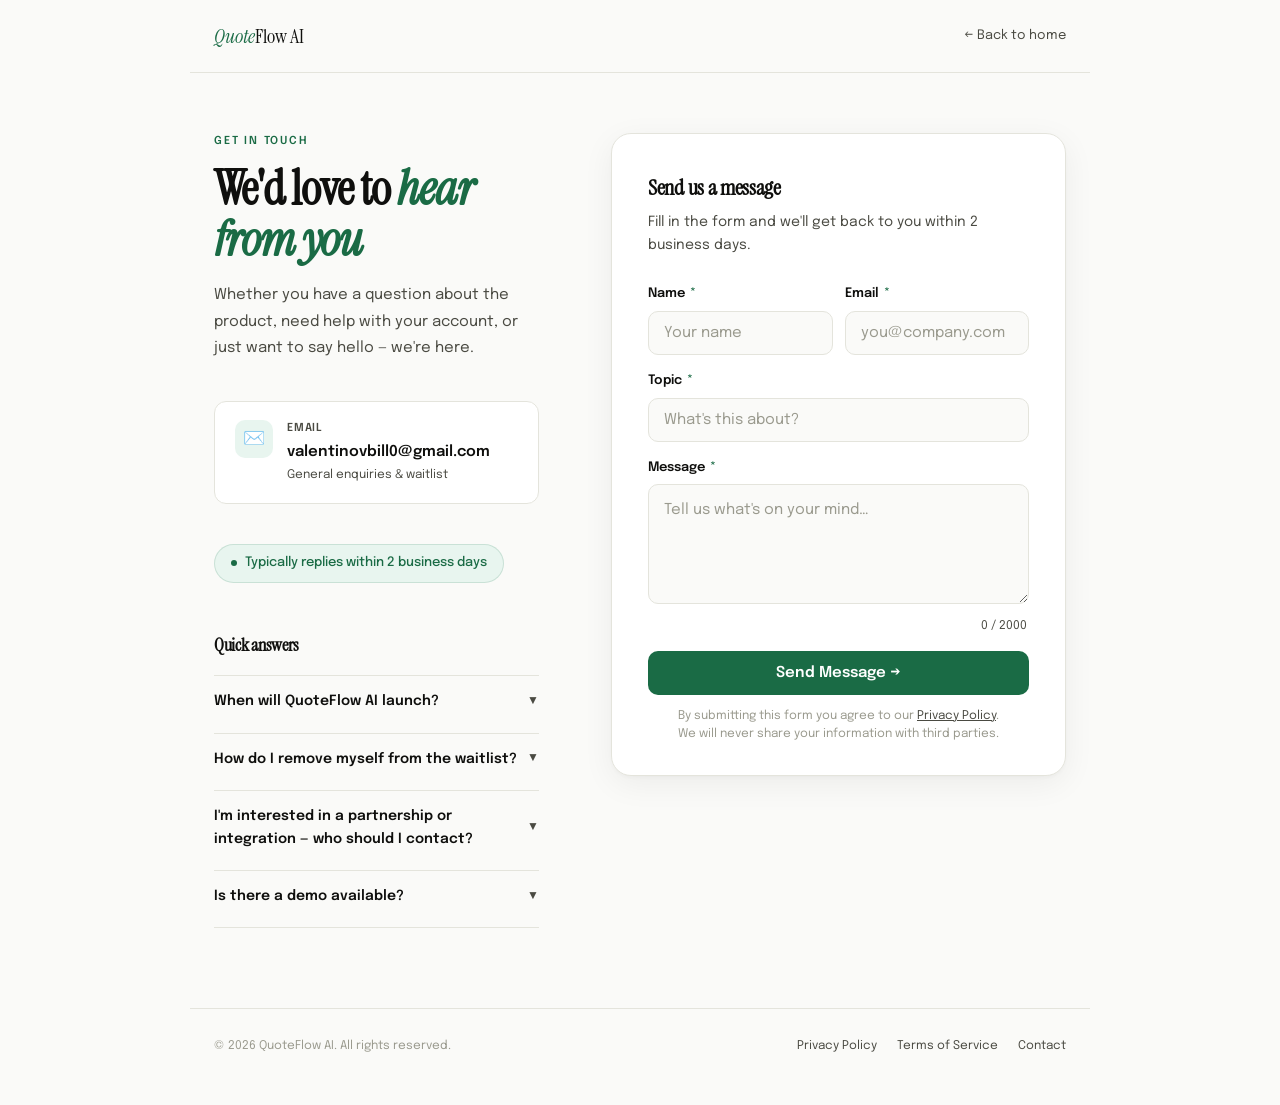
==== contact.html @ b911acd9 "first commit" ====
<!doctype html>
<html lang="en">
  <head>
    <meta charset="UTF-8" />
    <meta name="viewport" content="width=device-width, initial-scale=1.0" />
    <title>Contact — QuoteFlow AI</title>
    <meta
      name="description"
      content="Get in touch with the QuoteFlow AI team. We typically respond within 2 business days."
    />
    <link rel="preconnect" href="https://fonts.googleapis.com" />
    <link
      href="https://fonts.googleapis.com/css2?family=Instrument+Serif:ital@0;1&family=Epilogue:wght@400;500;600;700&display=swap"
      rel="stylesheet"
    />
    <link rel="icon" type="image/png" href="assets/logo.png" />

    <style>
      :root {
        --bg: #fafaf8;
        --ink: #0f0f0d;
        --ink2: #4a4a42;
        --accent: #1a6b45;
        --accent-light: #e8f5ef;
        --accent-hover: #155438;
        --border: #e4e4dc;
        --surface: #ffffff;
        --warn: #c0392b;
        --warn-bg: #fdf2f2;
      }

      *,
      *::before,
      *::after {
        box-sizing: border-box;
        margin: 0;
        padding: 0;
      }
      html {
        font-size: 16px;
      }
      body {
        background: var(--bg);
        color: var(--ink);
        font-family: "Epilogue", sans-serif;
        line-height: 1.6;
        -webkit-font-smoothing: antialiased;
      }

      nav {
        padding: 20px 24px;
        display: flex;
        align-items: center;
        justify-content: space-between;
        max-width: 900px;
        margin: 0 auto;
        border-bottom: 1px solid var(--border);
      }
      .logo {
        font-family: "Instrument Serif", serif;
        font-size: 20px;
        color: var(--ink);
        text-decoration: none;
      }
      .logo em {
        font-style: italic;
        color: var(--accent);
      }
      .nav-back {
        font-size: 13px;
        color: var(--ink2);
        text-decoration: none;
        display: flex;
        align-items: center;
        gap: 6px;
        transition: color 0.2s;
      }
      .nav-back:hover {
        color: var(--accent);
      }

      /* LAYOUT */
      .page-wrap {
        max-width: 900px;
        margin: 0 auto;
        padding: 60px 24px 80px;
        display: grid;
        grid-template-columns: 1fr 1.4fr;
        gap: 72px;
        align-items: start;
      }

      @media (max-width: 680px) {
        .page-wrap {
          grid-template-columns: 1fr;
          gap: 48px;
        }
      }

      /* LEFT SIDE */
      .contact-info {
        animation: fadeUp 0.5s ease both;
      }

      .page-label {
        font-size: 11px;
        font-weight: 600;
        letter-spacing: 1.8px;
        text-transform: uppercase;
        color: var(--accent);
        margin-bottom: 12px;
        display: block;
      }

      h1 {
        font-family: "Instrument Serif", serif;
        font-size: clamp(32px, 5vw, 48px);
        line-height: 1.08;
        letter-spacing: -1px;
        margin-bottom: 16px;
      }

      h1 em {
        font-style: italic;
        color: var(--accent);
      }

      .intro {
        font-size: 15px;
        color: var(--ink2);
        line-height: 1.75;
        margin-bottom: 40px;
        max-width: 340px;
      }

      /* Contact channels */
      .channels {
        display: flex;
        flex-direction: column;
        gap: 16px;
        margin-bottom: 40px;
      }

      .channel {
        display: flex;
        align-items: flex-start;
        gap: 14px;
        padding: 18px 20px;
        background: var(--surface);
        border: 1px solid var(--border);
        border-radius: 12px;
        text-decoration: none;
        color: var(--ink);
        transition:
          border-color 0.2s,
          transform 0.2s;
      }
      .channel:hover {
        border-color: var(--accent);
        transform: translateY(-2px);
      }
      .channel-icon {
        width: 38px;
        height: 38px;
        border-radius: 10px;
        display: flex;
        align-items: center;
        justify-content: center;
        font-size: 18px;
        flex-shrink: 0;
      }
      .channel-body {
        flex: 1;
      }
      .channel-label {
        font-size: 11px;
        font-weight: 600;
        letter-spacing: 0.8px;
        text-transform: uppercase;
        color: var(--ink2);
        margin-bottom: 2px;
      }
      .channel-value {
        font-size: 15px;
        font-weight: 600;
        color: var(--ink);
        margin-bottom: 2px;
      }
      .channel-note {
        font-size: 12px;
        color: var(--ink2);
      }

      /* Response time */
      .response-badge {
        display: inline-flex;
        align-items: center;
        gap: 8px;
        background: var(--accent-light);
        border: 1px solid rgba(26, 107, 69, 0.15);
        border-radius: 100px;
        padding: 8px 16px;
        font-size: 13px;
        color: var(--accent);
        font-weight: 500;
      }
      .response-dot {
        width: 6px;
        height: 6px;
        border-radius: 50%;
        background: var(--accent);
        animation: pulse 2s ease infinite;
      }
      @keyframes pulse {
        0%,
        100% {
          opacity: 1;
          transform: scale(1);
        }
        50% {
          opacity: 0.4;
          transform: scale(1.4);
        }
      }

      /* RIGHT SIDE — FORM */
      .contact-form-wrap {
        background: var(--surface);
        border: 1px solid var(--border);
        border-radius: 20px;
        padding: 36px 36px 32px;
        animation: fadeUp 0.5s 0.1s ease both;
        box-shadow:
          0 2px 4px rgba(0, 0, 0, 0.03),
          0 8px 32px rgba(0, 0, 0, 0.06);
      }

      @media (max-width: 480px) {
        .contact-form-wrap {
          padding: 24px 20px;
        }
      }

      .form-title {
        font-family: "Instrument Serif", serif;
        font-size: 22px;
        letter-spacing: -0.3px;
        margin-bottom: 6px;
      }
      .form-subtitle {
        font-size: 14px;
        color: var(--ink2);
        margin-bottom: 28px;
      }

      /* Form error banner */
      .form-error-box {
        display: none;
        background: var(--warn-bg);
        border: 1px solid rgba(192, 57, 43, 0.25);
        border-radius: 10px;
        padding: 12px 16px;
        font-size: 13.5px;
        color: var(--warn);
        margin-bottom: 16px;
        line-height: 1.5;
      }

      .field {
        margin-bottom: 16px;
      }
      .field label {
        display: block;
        font-size: 13px;
        font-weight: 600;
        color: var(--ink);
        margin-bottom: 6px;
      }
      .field label .req {
        color: var(--accent);
        margin-left: 2px;
      }

      input[type="text"],
      input[type="email"],
      select,
      textarea {
        width: 100%;
        padding: 13px 15px;
        font-size: 15px;
        font-family: "Epilogue", sans-serif;
        background: var(--bg);
        border: 1.5px solid var(--border);
        border-radius: 10px;
        color: var(--ink);
        outline: none;
        transition:
          border-color 0.2s,
          box-shadow 0.2s,
          background 0.2s;
        -webkit-appearance: none;
        appearance: none;
      }
      textarea {
        resize: vertical;
        min-height: 120px;
        line-height: 1.6;
      }
      input::placeholder,
      textarea::placeholder {
        color: #9a9a8e;
      }
      select {
        color: #9a9a8e;
      }
      select.filled {
        color: var(--ink);
      }

      input:focus,
      select:focus,
      textarea:focus {
        border-color: var(--accent);
        box-shadow: 0 0 0 3px rgba(26, 107, 69, 0.1);
        background: var(--surface);
      }
      input.error,
      textarea.error {
        border-color: var(--warn) !important;
        box-shadow: 0 0 0 3px rgba(192, 57, 43, 0.08) !important;
        background: var(--warn-bg);
      }
      .field-hint {
        font-size: 12px;
        margin-top: 5px;
        padding: 0 2px;
        line-height: 1.4;
      }
      .field-hint.error-hint {
        color: var(--warn);
      }
      .field-hint.char-count {
        color: var(--ink2);
        text-align: right;
      }

      .field-row {
        display: grid;
        grid-template-columns: 1fr 1fr;
        gap: 12px;
      }
      @media (max-width: 480px) {
        .field-row {
          grid-template-columns: 1fr;
        }
      }

      .btn {
        width: 100%;
        padding: 14px;
        background: var(--accent);
        color: #fff;
        border: none;
        border-radius: 10px;
        font-size: 15px;
        font-family: "Epilogue", sans-serif;
        font-weight: 600;
        cursor: pointer;
        transition:
          background 0.2s,
          transform 0.15s,
          opacity 0.2s;
        display: flex;
        align-items: center;
        justify-content: center;
        gap: 8px;
        margin-top: 4px;
      }
      .btn:hover:not(:disabled) {
        background: var(--accent-hover);
        transform: translateY(-1px);
      }
      .btn:active:not(:disabled) {
        transform: translateY(0);
      }
      .btn:disabled {
        opacity: 0.65;
        cursor: not-allowed;
      }

      .spinner {
        width: 15px;
        height: 15px;
        border: 2px solid rgba(255, 255, 255, 0.35);
        border-top-color: #fff;
        border-radius: 50%;
        animation: spin 0.7s linear infinite;
        flex-shrink: 0;
      }
      @keyframes spin {
        to {
          transform: rotate(360deg);
        }
      }

      .form-note {
        font-size: 12px;
        color: #9a9a8e;
        text-align: center;
        margin-top: 12px;
        line-height: 1.5;
      }
      .form-note a {
        color: var(--ink2);
        text-decoration: underline;
      }

      /* Success */
      .success-state {
        display: none;
        text-align: center;
        padding: 20px 0;
      }
      .success-icon {
        width: 52px;
        height: 52px;
        background: var(--accent-light);
        border-radius: 50%;
        display: flex;
        align-items: center;
        justify-content: center;
        font-size: 22px;
        margin: 0 auto 16px;
        color: var(--accent);
      }
      .success-state h3 {
        font-family: "Instrument Serif", serif;
        font-size: 22px;
        letter-spacing: -0.3px;
        margin-bottom: 8px;
      }
      .success-state p {
        font-size: 14px;
        color: var(--ink2);
        line-height: 1.6;
      }

      /* FAQ */
      .faq {
        margin-top: 48px;
      }
      .faq h2 {
        font-family: "Instrument Serif", serif;
        font-size: 18px;
        margin-bottom: 16px;
        letter-spacing: -0.3px;
      }
      .faq-item {
        border-top: 1px solid var(--border);
        padding: 14px 0;
      }
      .faq-item:last-child {
        border-bottom: 1px solid var(--border);
      }
      .faq-q {
        font-size: 14px;
        font-weight: 600;
        margin-bottom: 6px;
        cursor: pointer;
        display: flex;
        justify-content: space-between;
        align-items: center;
        gap: 10px;
      }
      .faq-q .arrow {
        font-size: 12px;
        color: var(--ink2);
        transition: transform 0.25s;
        flex-shrink: 0;
      }
      .faq-item.open .faq-q .arrow {
        transform: rotate(180deg);
      }
      .faq-a {
        font-size: 14px;
        color: var(--ink2);
        line-height: 1.7;
        max-height: 0;
        overflow: hidden;
        transition:
          max-height 0.3s ease,
          margin-top 0.2s;
      }
      .faq-item.open .faq-a {
        max-height: 200px;
        margin-top: 4px;
      }

      /* FOOTER */
      footer {
        max-width: 900px;
        margin: 0 auto;
        padding: 28px 24px 48px;
        border-top: 1px solid var(--border);
        display: flex;
        align-items: center;
        justify-content: space-between;
        flex-wrap: wrap;
        gap: 12px;
      }
      footer p {
        font-size: 12px;
        color: #9a9a8e;
      }
      .footer-links {
        display: flex;
        gap: 20px;
      }
      .footer-links a {
        font-size: 12px;
        color: var(--ink2);
        text-decoration: none;
        transition: color 0.2s;
      }
      .footer-links a:hover {
        color: var(--accent);
      }

      @keyframes fadeUp {
        from {
          opacity: 0;
          transform: translateY(12px);
        }
        to {
          opacity: 1;
          transform: translateY(0);
        }
      }
    </style>
  </head>
  <body>
    <nav>
      <a class="logo" href="index.html"><em>Quote</em>Flow AI</a>
      <a class="nav-back" href="index.html">← Back to home</a>
    </nav>

    <div class="page-wrap">
      <!-- LEFT: INFO -->
      <div class="contact-info">
        <span class="page-label">Get in Touch</span>
        <h1>We'd love to <em>hear from you</em></h1>
        <p class="intro">
          Whether you have a question about the product, need help with your
          account, or just want to say hello — we're here.
        </p>

        <div class="channels">
          <a class="channel">
            <div class="channel-icon" style="background: #e8f5ef">✉️</div>
            <div class="channel-body">
              <div class="channel-label">Email</div>
              <div class="channel-value">valentinovbill0@gmail.com</div>
              <div class="channel-note">General enquiries &amp; waitlist</div>
            </div>
          </a>
        </div>

        <div class="response-badge">
          <span class="response-dot"></span>
          Typically replies within 2 business days
        </div>

        <!-- FAQ -->
        <div class="faq">
          <h2>Quick answers</h2>

          <div class="faq-item">
            <div class="faq-q" onclick="toggleFaq(this)">
              When will QuoteFlow AI launch?
              <span class="arrow">▼</span>
            </div>
            <div class="faq-a">
              We're targeting a launch in Q3 2026. Waitlist members will be the
              first to know and will receive early access before the public
              launch.
            </div>
          </div>

          <div class="faq-item">
            <div class="faq-q" onclick="toggleFaq(this)">
              How do I remove myself from the waitlist?
              <span class="arrow">▼</span>
            </div>
            <div class="faq-a">
              Simply email us at valentinovbill0@gmail.com with the subject
              "Remove from waitlist" and we'll delete your data within 48 hours.
            </div>
          </div>

          <div class="faq-item">
            <div class="faq-q" onclick="toggleFaq(this)">
              I'm interested in a partnership or integration — who should I
              contact?
              <span class="arrow">▼</span>
            </div>
            <div class="faq-a">
              We'd love to hear from you. Please use the contact form on this
              page and select "Partnership / Integration" as the topic.
            </div>
          </div>

          <div class="faq-item">
            <div class="faq-q" onclick="toggleFaq(this)">
              Is there a demo available?
              <span class="arrow">▼</span>
            </div>
            <div class="faq-a">
              Not yet publicly — we're in pre-launch. If you're a business with
              high quote volume and want a private demo, reach out and we'll see
              what we can arrange.
            </div>
          </div>
        </div>
      </div>

      <!-- RIGHT: CONTACT FORM -->
      <div class="contact-form-wrap">
        <div id="form-container">
          <h2 class="form-title">Send us a message</h2>
          <p class="form-subtitle">
            Fill in the form and we'll get back to you within 2 business days.
          </p>

          <div id="form-error" class="form-error-box"></div>

          <div class="field-row">
            <div class="field">
              <label for="c-name">Name <span class="req">*</span></label>
              <input
                type="text"
                id="c-name"
                placeholder="Your name"
                autocomplete="name"
              />
            </div>
            <div class="field">
              <label for="c-email">Email <span class="req">*</span></label>
              <input
                type="email"
                id="c-email"
                placeholder="you@company.com"
                autocomplete="email"
              />
            </div>
          </div>

          <div class="field">
            <label for="c-topic">Topic <span class="req">*</span></label>
            <select id="c-topic" onchange="this.classList.add('filled')">
              <option value="" disabled selected>What's this about?</option>
              <option value="general">General question</option>
              <option value="waitlist">Waitlist &amp; early access</option>
              <option value="product">Product &amp; features</option>
              <option value="support">Technical support</option>
              <option value="privacy">Privacy &amp; data request</option>
              <option value="partnership">Partnership / Integration</option>
              <option value="press">Press &amp; media</option>
              <option value="other">Other</option>
            </select>
          </div>

          <div class="field">
            <label for="c-message">Message <span class="req">*</span></label>
            <textarea
              id="c-message"
              placeholder="Tell us what's on your mind…"
              maxlength="2000"
              oninput="updateCharCount(this)"
            ></textarea>
            <p class="field-hint char-count" id="char-count">0 / 2000</p>
          </div>

          <button class="btn" id="btn-send" onclick="sendMessage()">
            Send Message →
          </button>

          <p class="form-note">
            By submitting this form you agree to our
            <a href="privacy-policy.html">Privacy Policy</a>.<br />
            We will never share your information with third parties.
          </p>
        </div>

        <div class="success-state" id="success-state">
          <div class="success-icon">✓</div>
          <h3>Message sent!</h3>
          <p>
            Thanks for reaching out. We've received your message and will get
            back to you at <strong id="reply-email"></strong> within 2 business
            days.
          </p>
        </div>
      </div>
    </div>

    <footer>
      <p>© 2026 QuoteFlow AI. All rights reserved.</p>
      <div class="footer-links">
        <a href="privacy-policy.html">Privacy Policy</a>
        <a href="terms-of-service.html">Terms of Service</a>
        <a href="contact.html">Contact</a>
      </div>
    </footer>

    <script>
      // ── Supabase config ──────────────────────────────────────────────
      const SUPABASE_URL = "https://mjnauehridsaifwrlgvd.supabase.co";
      const SUPABASE_KEY = "sb_publishable_pMNjaaABKfyoD5Botmt80w_y_D4j9Zf";

      async function insertMessage(payload) {
        try {
          const res = await fetch(`${SUPABASE_URL}/rest/v1/contact_messages`, {
            method: "POST",
            headers: {
              "Content-Type": "application/json",
              apikey: SUPABASE_KEY,
              Authorization: `Bearer ${SUPABASE_KEY}`,
              Prefer: "return=minimal",
            },
            body: JSON.stringify(payload),
          });

          if (res.ok) return;

          const errBody = await res.json().catch(() => ({}));

          if (res.status === 400) {
            throw {
              type: "bad_request",
              detail: errBody.message || "Data tidak valid",
            };
          }
          if (res.status === 401 || res.status === 403) {
            throw { type: "auth", detail: "Masalah konfigurasi API/RLS" };
          }
          if (res.status >= 500) {
            throw { type: "server" };
          }

          throw { type: "unknown", status: res.status };
        } catch (err) {
          if (err.type) throw err;

          throw { type: "network", detail: err.message };
        }
      }

      // ── State ────────────────────────────────────────────────────────
      let isSubmitting = false;

      // ── Char counter ─────────────────────────────────────────────────
      function updateCharCount(el) {
        document.getElementById("char-count").textContent =
          `${el.value.length} / 2000`;
      }

      // ── Validation helpers ───────────────────────────────────────────
      function isValidEmail(v) {
        return /^[^\s@]+@[^\s@]+\.[^\s@]{2,}$/.test(v);
      }

      function setFieldError(el, msg) {
        el.classList.add("error");
        const existing = el.parentElement.querySelector(
          ".field-hint.error-hint",
        );
        if (existing) existing.remove();
        const hint = document.createElement("p");
        hint.className = "field-hint error-hint";
        hint.textContent = msg;
        el.after(hint);
        el.addEventListener(
          "input",
          () => {
            el.classList.remove("error");
            const h = el.parentElement.querySelector(".field-hint.error-hint");
            if (h) h.remove();
          },
          { once: true },
        );
      }

      function showBanner(msg) {
        const box = document.getElementById("form-error");
        box.textContent = msg;
        box.style.display = "block";
        box.scrollIntoView({ behavior: "smooth", block: "nearest" });
      }

      function hideBanner() {
        document.getElementById("form-error").style.display = "none";
      }

      function setLoading(on) {
        const btn = document.getElementById("btn-send");
        if (on) {
          btn.disabled = true;
          btn.innerHTML = '<span class="spinner"></span> Sending…';
        } else {
          btn.disabled = false;
          btn.textContent = "Send Message →";
        }
      }

      function getErrorMessage(err) {
        if (!navigator.onLine)
          return "You appear to be offline. Please check your connection and try again.";
        switch (err.type) {
          case "bad_request":
            return (
              err.detail ||
              "Something looks off with your submission. Please check your inputs."
            );
          case "auth":
            return "Configuration error on our end. Please email us directly at hello@quoteflow.ai.";
          case "server":
            return "Our server had a hiccup. Please try again in a moment.";
          default:
            return "Something went wrong. Please try again or email hello@quoteflow.ai directly.";
        }
      }

      // ── Send message ──────────────────────────────────────────────────
      async function sendMessage() {
        if (isSubmitting) return;
        hideBanner();

        const nameEl = document.getElementById("c-name");
        const emailEl = document.getElementById("c-email");
        const topicEl = document.getElementById("c-topic");
        const messageEl = document.getElementById("c-message");

        const name = nameEl.value.trim();
        const email = emailEl.value.trim();
        const topic = topicEl.value;
        const message = messageEl.value.trim();

        // Validate all fields
        let hasError = false;

        if (!name) {
          setFieldError(nameEl, "Please enter your name.");
          hasError = true;
        }
        if (!email) {
          setFieldError(emailEl, "Please enter your email address.");
          hasError = true;
        } else if (!isValidEmail(email)) {
          setFieldError(emailEl, "Please enter a valid email address.");
          hasError = true;
        }
        if (!topic) {
          setFieldError(topicEl, "Please select a topic.");
          hasError = true;
        }
        if (!message) {
          setFieldError(messageEl, "Please write your message before sending.");
          hasError = true;
        } else if (message.length < 10) {
          setFieldError(
            messageEl,
            "Message is too short — please give us a bit more detail.",
          );
          hasError = true;
        }

        if (hasError) return;

        isSubmitting = true;
        setLoading(true);

        try {
          await insertMessage({ name, email, topic, message });
          document.getElementById("form-container").style.display = "none";
          document.getElementById("reply-email").textContent = email;
          const s = document.getElementById("success-state");
          s.style.display = "block";
          s.style.animation = "fadeUp 0.45s ease both";
        } catch (err) {
          setLoading(false);
          isSubmitting = false;
          showBanner(getErrorMessage(err));
        }
      }

      // Enter key in fields (not textarea)
      document.getElementById("c-name").addEventListener("keydown", (e) => {
        if (e.key === "Enter") document.getElementById("c-email").focus();
      });

      // ── FAQ accordion ─────────────────────────────────────────────────
      function toggleFaq(el) {
        const item = el.closest(".faq-item");
        const isOpen = item.classList.contains("open");
        document
          .querySelectorAll(".faq-item.open")
          .forEach((i) => i.classList.remove("open"));
        if (!isOpen) item.classList.add("open");
      }
    </script>
  </body>
</html>
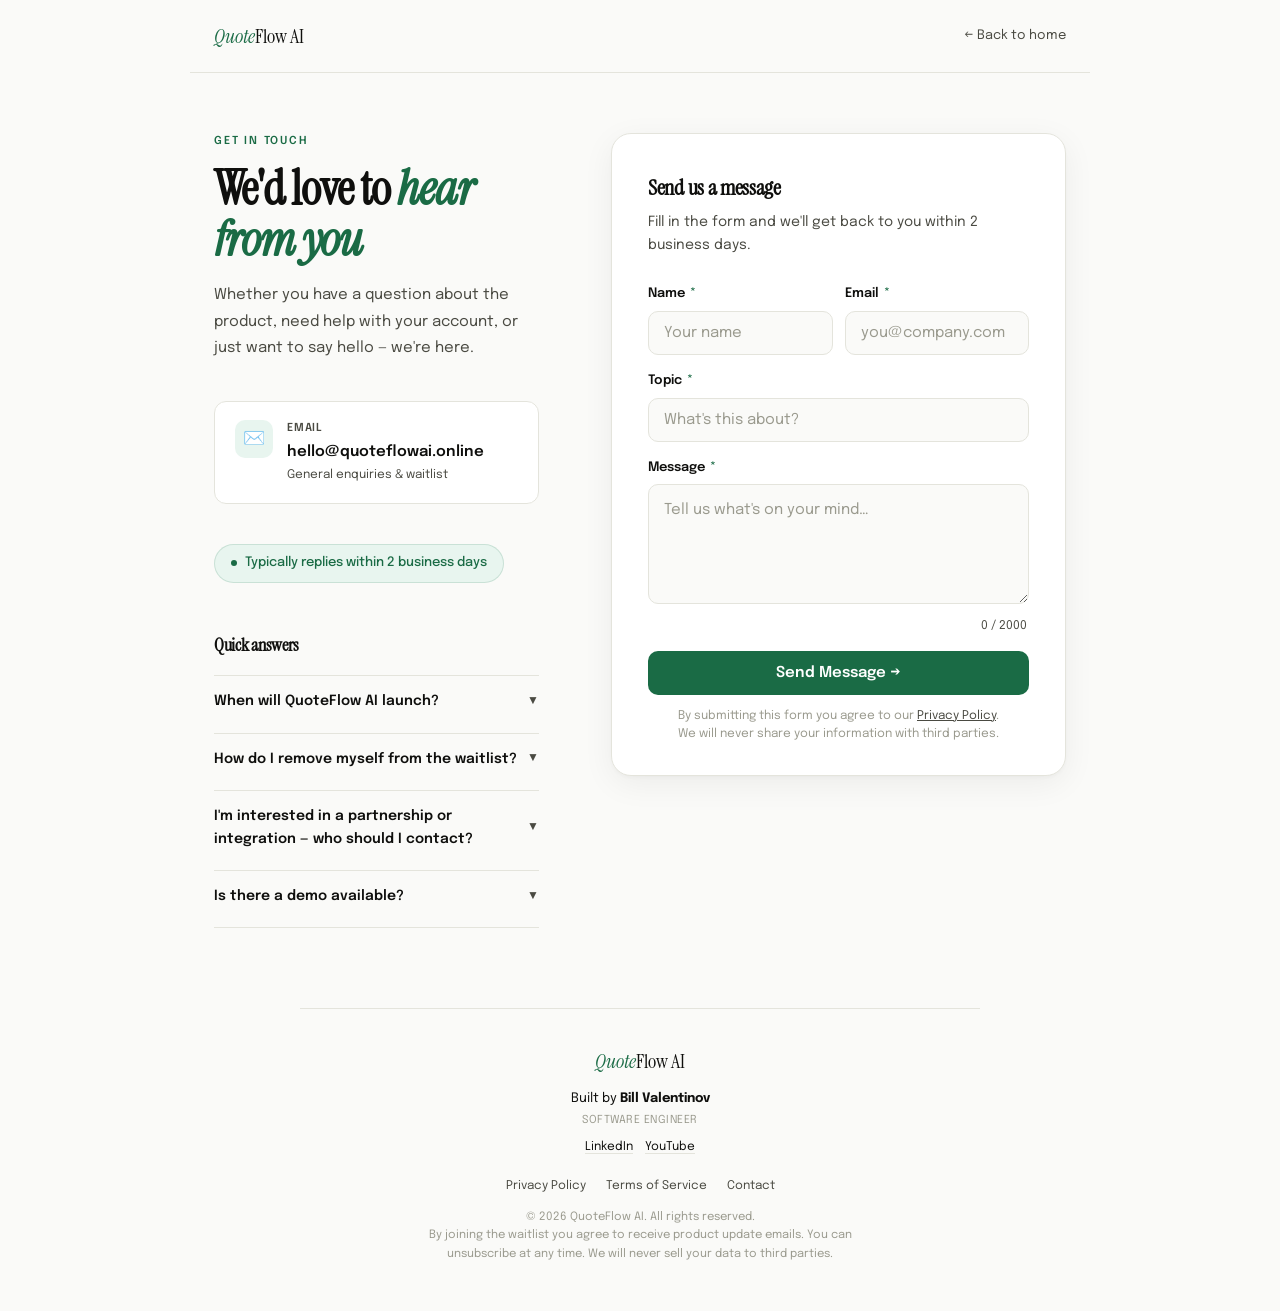
==== commit e727e57d: "feat: add new email and new footer" ====
--- a/contact.html
+++ b/contact.html
@@ -496,25 +496,23 @@
         margin-top: 4px;
       }
 
-      /* FOOTER */
+      /* ── FOOTER ── */
       footer {
-        max-width: 900px;
+        max-width: 680px;
         margin: 0 auto;
-        padding: 28px 24px 48px;
+        padding: 36px 24px 48px;
         border-top: 1px solid var(--border);
         display: flex;
+        flex-direction: column;
         align-items: center;
-        justify-content: space-between;
+        gap: 12px;
+        text-align: center;
+      }
+      .footer-links {
+        display: flex;
+        gap: 20px;
         flex-wrap: wrap;
-        gap: 12px;
-      }
-      footer p {
-        font-size: 12px;
-        color: #9a9a8e;
-      }
-      .footer-links {
-        display: flex;
-        gap: 20px;
+        justify-content: center;
       }
       .footer-links a {
         font-size: 12px;
@@ -523,7 +521,45 @@
         transition: color 0.2s;
       }
       .footer-links a:hover {
-        color: var(--accent);
+        color: var(--ink);
+      }
+      footer p {
+        font-size: 11.5px;
+        color: #9a9a8e;
+        line-height: 1.6;
+        max-width: 480px;
+      }
+
+      .built-by {
+        font-size: 13px;
+        color: var(--ink);
+        margin-bottom: 8px;
+      }
+      .built-by .role {
+        display: block;
+        font-size: 11px;
+        color: #9a9a8e;
+        margin-top: 2px;
+        text-transform: uppercase;
+        letter-spacing: 0.5px;
+      }
+      .personal-links {
+        display: flex;
+        gap: 12px;
+        justify-content: center;
+        margin-top: 8px;
+      }
+      .personal-links a {
+        font-size: 12px;
+        color: var(--ink);
+        text-decoration: underline;
+        text-decoration-color: var(--border);
+        text-underline-offset: 3px;
+        transition: all 0.2s;
+      }
+      .personal-links a:hover {
+        text-decoration-color: var(--ink);
+        opacity: 0.8;
       }
 
       @keyframes fadeUp {
@@ -559,7 +595,7 @@
             <div class="channel-icon" style="background: #e8f5ef">✉️</div>
             <div class="channel-body">
               <div class="channel-label">Email</div>
-              <div class="channel-value">valentinovbill0@gmail.com</div>
+              <div class="channel-value">hello@quoteflowai.online</div>
               <div class="channel-note">General enquiries &amp; waitlist</div>
             </div>
           </a>
@@ -592,8 +628,8 @@
               <span class="arrow">▼</span>
             </div>
             <div class="faq-a">
-              Simply email us at valentinovbill0@gmail.com with the subject
-              "Remove from waitlist" and we'll delete your data within 48 hours.
+              Simply email us hello@quoteflowai.online with the subject "Remove
+              from waitlist" and we'll delete your data within 48 hours.
             </div>
           </div>
 
@@ -704,12 +740,37 @@
     </div>
 
     <footer>
-      <p>© 2026 QuoteFlow AI. All rights reserved.</p>
+      <a class="logo" href="#"><em>Quote</em>Flow AI</a>
+
+      <div class="built-by">
+        <span>Built by <strong>Bill Valentinov</strong></span>
+        <span class="role">Software Engineer</span>
+        <div class="personal-links">
+          <a
+            href="https://www.linkedin.com/in/bill-valentinov-42a8a4250"
+            target="_blank"
+            >LinkedIn</a
+          >
+          <a
+            href="https://www.youtube.com/@valentinovSoftware/videos"
+            target="_blank"
+            >YouTube</a
+          >
+        </div>
+      </div>
+
       <div class="footer-links">
         <a href="privacy-policy.html">Privacy Policy</a>
         <a href="terms-of-service.html">Terms of Service</a>
         <a href="contact.html">Contact</a>
       </div>
+
+      <p>
+        © 2026 QuoteFlow AI. All rights reserved.<br />
+        By joining the waitlist you agree to receive product update emails. You
+        can unsubscribe at any time. We will never sell your data to third
+        parties.
+      </p>
     </footer>
 
     <script>
